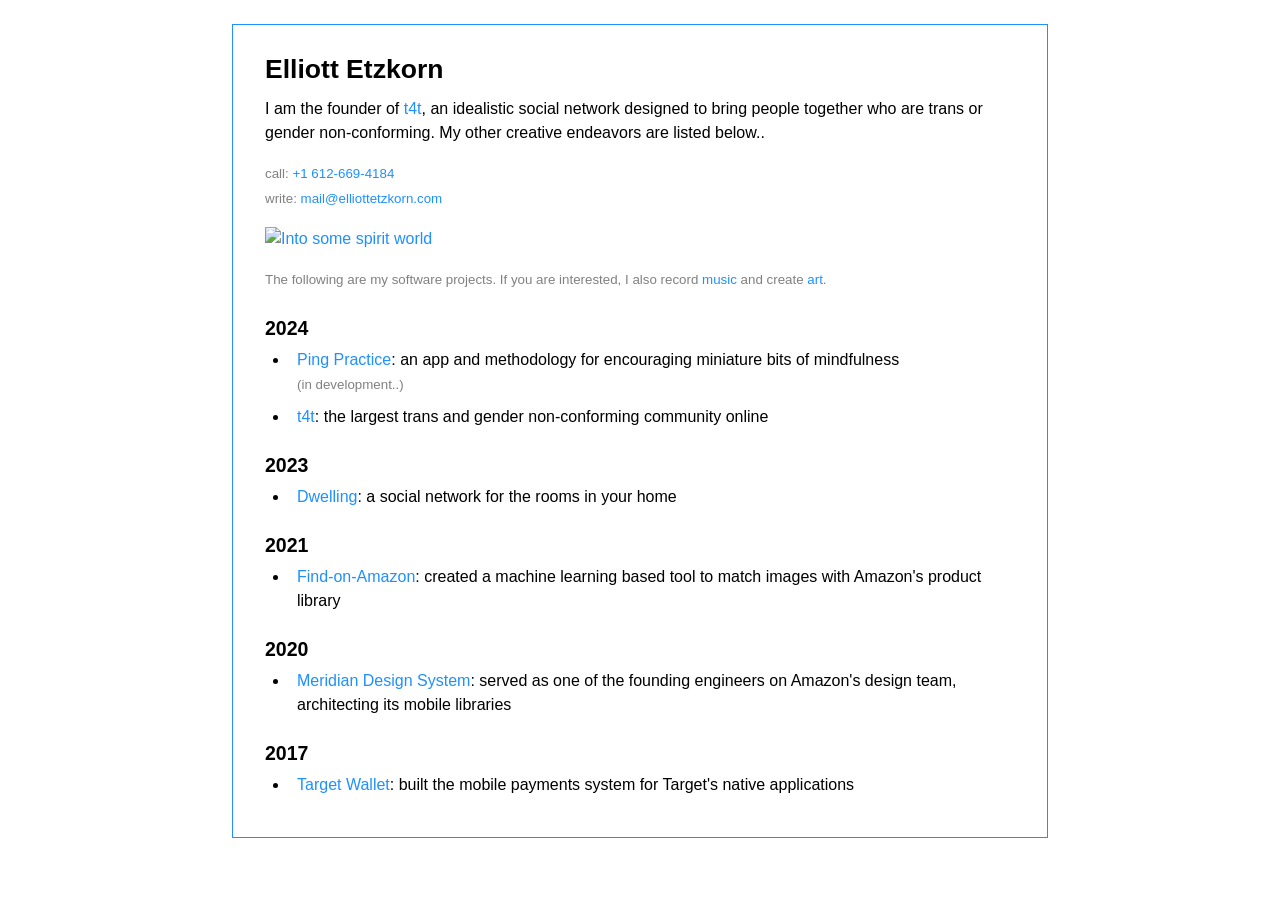
==== index.html @ 1b2c9f0e "Image hover effect" ====
<!DOCTYPE html>
<html lang="en">

<head>
    <title>Elliott Etzkorn</title>
    <meta name="description" content="Programmer, generally creative person, interested">
    <meta name='viewport' content='width=device-width'>
    <style>
        body {
            border: 1px solid dodgerblue
        }

        a,
        a:visited {
            color: dodgerblue
        }
    </style>
    <link rel='stylesheet' href='styles.css'>

</head>

<body>
    <h1 style="margin-top: 0;">Elliott Etzkorn</h1>
    <div class="spacer-md"></div>
    I am the founder of <a href='https://t4t.social'>t4t</a>, an idealistic social network designed to bring people
    together who are trans or gender non-conforming.
    My other creative endeavors are listed below..
    <div class="spacer-md"></div>
    <small>
        call: <a href='tel:+16126694184'>+1 612-669-4184</a>
        <br />
        write: <a href='mailto:mail@elliottetzkorn.com'>mail@elliottetzkorn.com</a>
    </small>
    <div class="spacer-md"></div>
    <div id="imageGrid">
        <a href="locket.html">
            <img class="clickable-image" src='lockets/25.webp' alt='Into some spirit world'>
        </a>
    </div>
    <div class="spacer-md"></div>
    <small>
        The following are my software projects. If you are interested, I also
        record <a href='music.html'>music</a> and
        create <a href='art.html'>art</a>.
    </small>

    <div class="spacer-md"></div>
    <div class="spacer-sm"></div>
    <h2>2024</h2>
    <div class="spacer-sm"></div>
    <ul>
        <li>
            <a href='https://pingpractice.org'>Ping Practice</a>: an app and methodology for encouraging
            miniature bits of mindfulness
            <br />
            <small>(in development..)</small>
        </li>
        <li>
            <a href='https://t4t.social'>t4t</a>: the largest trans and gender non-conforming community
            online
        </li>
    </ul>

    <div class="spacer-md"></div>
    <h2>2023</h2>
    <div class="spacer-sm"></div>
    <ul>
        <li>
            <a href="http://dwelling.love">Dwelling</a>: a social network for the rooms in your home
        </li>

    </ul>

    <div class="spacer-md"></div>
    <h2>2021</h2>
    <div class="spacer-sm"></div>
    <ul>
        <li>
            <a
                href="https://techcrunch.com/2023/09/14/amazon-updates-visual-search-ar-search-and-more-in-challenge-to-google/">Find-on-Amazon</a>:
            created a machine learning based tool to match
            images with Amazon's product library
        </li>
    </ul>

    <div class="spacer-md"></div>
    <h2>2020</h2>
    <div class="spacer-sm"></div>
    <ul>
        <li>
            <a href="https://amazon.design/">Meridian Design System</a>: served as one of the founding engineers on
            Amazon's design

            team, architecting its mobile libraries
        </li>
    </ul>

    <div class="spacer-md"></div>
    <h2>2017</h2>
    <div class="spacer-sm"></div>
    <ul>
        <li>
            <a
                href="https://techcrunch.com/2017/12/04/target-launches-its-own-mobile-payments-system-with-debut-of-wallet/">Target
                Wallet</a>: built the mobile payments system for Target's native applications
        </li>
    </ul>
</body>

</html>
---- styles.css ----
@font-face {
    font-family: Mono;
    src: url('mono.ttf') format('truetype');
    font-weight: normal;
}

@font-face {
    font-family: Mono;
    src: url('mono-bold.ttf') format('truetype');
    font-weight: bold;
}

@font-face {
    font-family: Mono;
    src: url('mono-light.ttf') format('truetype');
    font-weight: 300;
}

* {
    font-family: Mono, sans-serif;
    margin: 0
}

.spacer-sm {
    height: .5rem
}

.spacer-md {
    height: 1rem
}

body,
img {
    width: 100%
}

img {
    object-fit: cover;
    object-position: center;
}

body {
    background-color: white;
    max-width: 816px;
    margin: 1.5rem auto 5rem;
    box-sizing: border-box;
    padding: 2rem;
    line-height: 1.5rem;
}

small {
    color: gray;
}

a {
    text-decoration: none;
    font-weight: normal;
}

a:hover {
    text-decoration: underline
}

a:active {
    color: red
}

.clickable-image:hover {
    opacity: 0.88;
}

h1 {
    font-size: 1.66em
}

h2 {
    font-size: 1.22em
}

html {
    overflow-y: scroll
}

li {
    margin-bottom: .5rem;
    padding-left: .5rem
}

ul {
    padding-left: 1.5rem
}

.container {
    display: grid;
    grid-template-columns: 1fr 1fr;
    grid-gap: 2rem
}

#imageGrid {
    display: grid;
    grid-template-columns: repeat(3, 1fr);
    gap: 1px
}

@media (max-width:816px) {
    #imageGrid {
        grid-template-columns: repeat(2, 1fr)
    }

    body {
        padding: 1rem 1rem 2rem;
        margin: 0;
        min-height: 100vh;
        border: none
    }

    .container {
        grid-template-columns: 1fr
    }
}
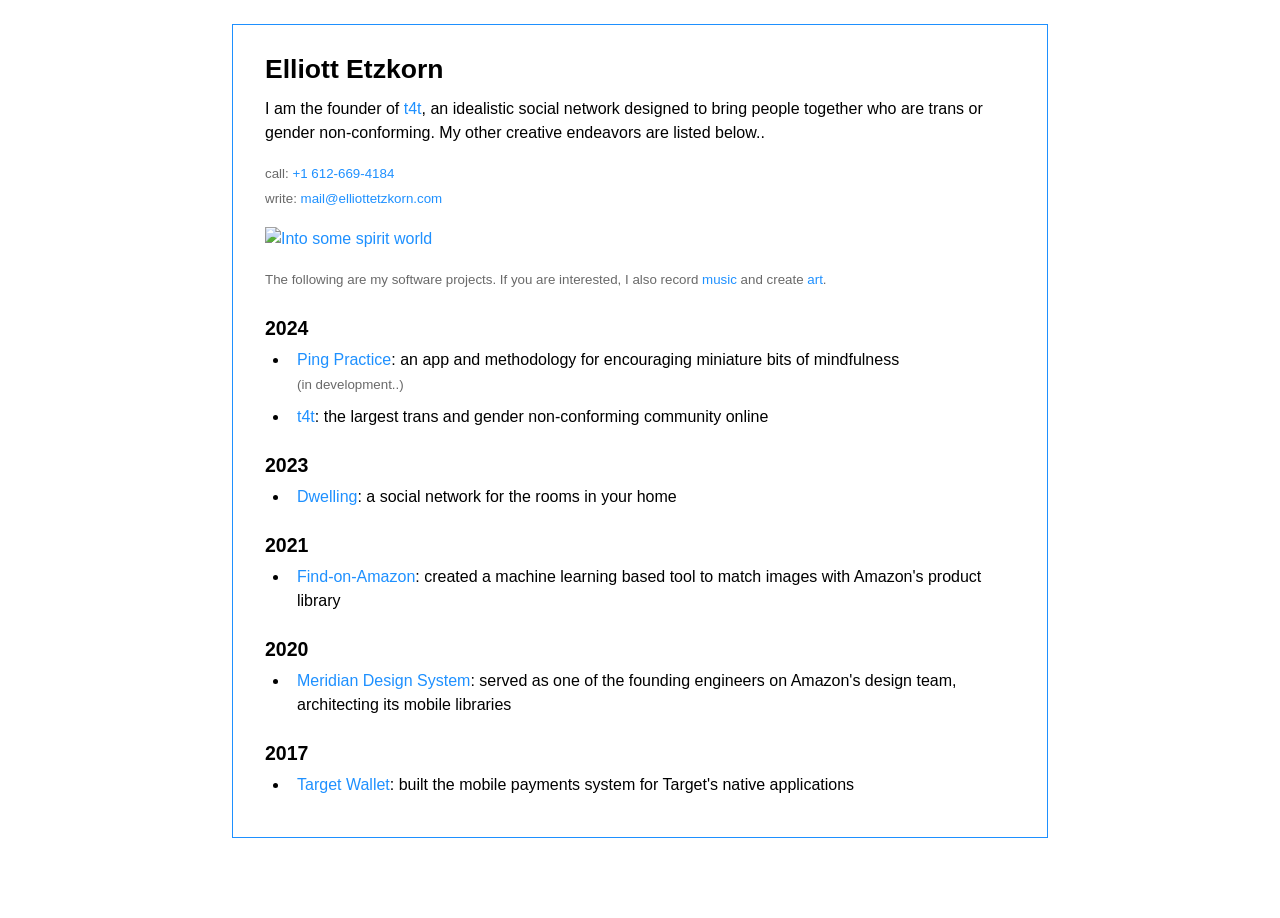
==== commit 9844608f: "Clean up" ====
--- a/index.html
+++ b/index.html
@@ -16,7 +16,6 @@
         }
     </style>
     <link rel='stylesheet' href='styles.css'>
-
 </head>
 
 <body>
--- a/styles.css
+++ b/styles.css
@@ -1,13 +1,13 @@
 @font-face {
     font-family: Mono;
     src: url('mono.ttf') format('truetype');
-    font-weight: normal;
+    font-weight: 400;
 }
 
 @font-face {
     font-family: Mono;
     src: url('mono-bold.ttf') format('truetype');
-    font-weight: bold;
+    font-weight: 700;
 }
 
 @font-face {
@@ -21,12 +21,17 @@
     margin: 0
 }
 
-.spacer-sm {
-    height: .5rem
+html {
+    overflow-y: scroll
 }
 
-.spacer-md {
-    height: 1rem
+body {
+    background-color: white;
+    max-width: 816px;
+    margin: 1.5rem auto 5rem;
+    box-sizing: border-box;
+    padding: 2rem;
+    line-height: 1.5rem;
 }
 
 body,
@@ -39,22 +44,14 @@
     object-position: center;
 }
 
-body {
-    background-color: white;
-    max-width: 816px;
-    margin: 1.5rem auto 5rem;
-    box-sizing: border-box;
-    padding: 2rem;
-    line-height: 1.5rem;
-}
-
 small {
-    color: gray;
+    color: dimgray;
+    font-weight: 300;
 }
 
 a {
     text-decoration: none;
-    font-weight: normal;
+    font-weight: 400;
 }
 
 a:hover {
@@ -65,20 +62,12 @@
     color: red
 }
 
-.clickable-image:hover {
-    opacity: 0.88;
-}
-
 h1 {
     font-size: 1.66em
 }
 
 h2 {
     font-size: 1.22em
-}
-
-html {
-    overflow-y: scroll
 }
 
 li {
@@ -88,6 +77,18 @@
 
 ul {
     padding-left: 1.5rem
+}
+
+.spacer-sm {
+    height: .5rem
+}
+
+.spacer-md {
+    height: 1rem
+}
+
+.clickable-image:hover {
+    opacity: 0.92;
 }
 
 .container {
@@ -103,10 +104,6 @@
 }
 
 @media (max-width:816px) {
-    #imageGrid {
-        grid-template-columns: repeat(2, 1fr)
-    }
-
     body {
         padding: 1rem 1rem 2rem;
         margin: 0;
@@ -117,4 +114,8 @@
     .container {
         grid-template-columns: 1fr
     }
+
+    #imageGrid {
+        grid-template-columns: repeat(2, 1fr)
+    }
 }
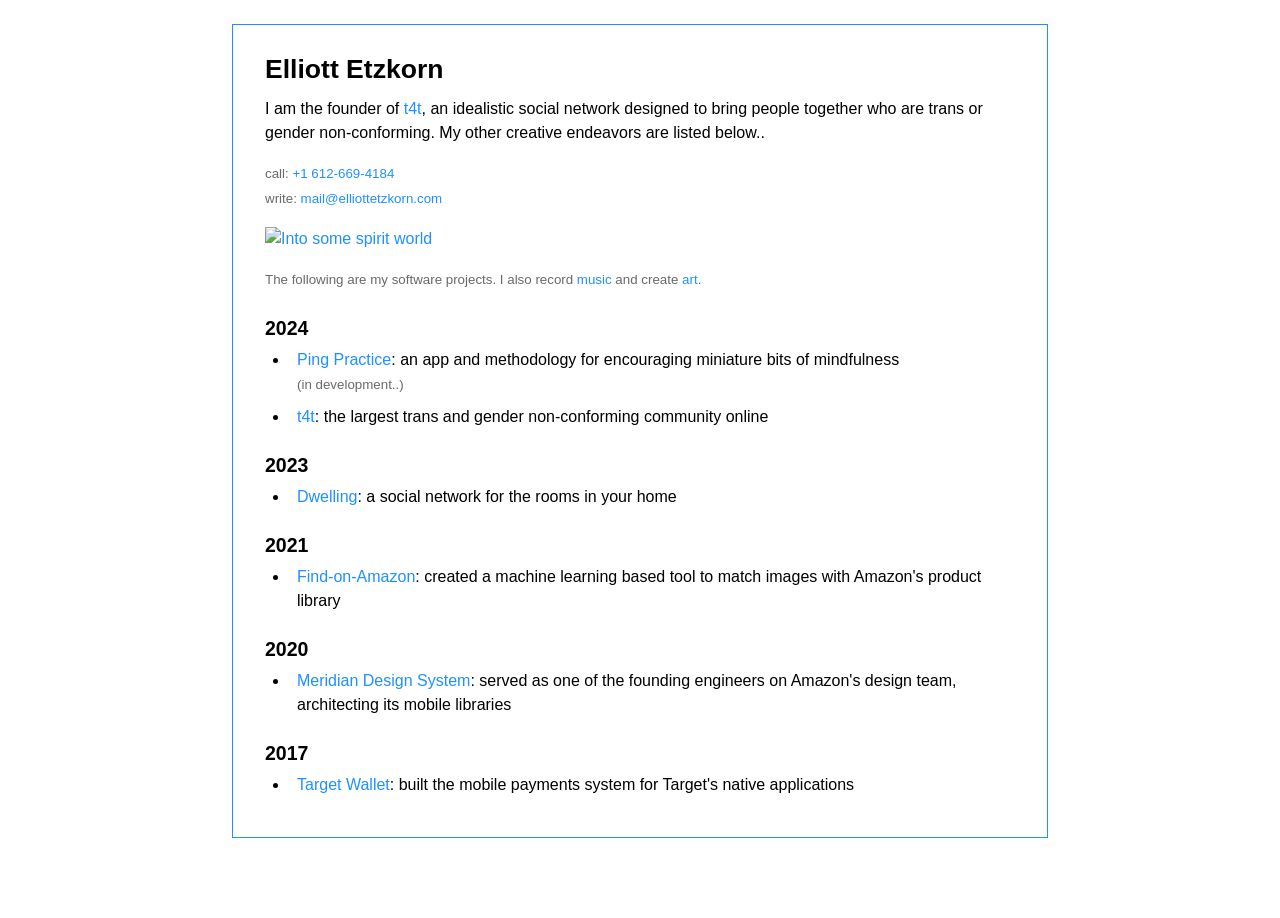
==== commit ba5032c4: "Less texty" ====
--- a/index.html
+++ b/index.html
@@ -16,6 +16,7 @@
         }
     </style>
     <link rel='stylesheet' href='styles.css'>
+
 </head>
 
 <body>
@@ -38,7 +39,7 @@
     </div>
     <div class="spacer-md"></div>
     <small>
-        The following are my software projects. If you are interested, I also
+        The following are my software projects. I also
         record <a href='music.html'>music</a> and
         create <a href='art.html'>art</a>.
     </small>
--- a/styles.css
+++ b/styles.css
@@ -21,8 +21,17 @@
     margin: 0
 }
 
-html {
-    overflow-y: scroll
+.spacer-sm {
+    height: .5rem
+}
+
+.spacer-md {
+    height: 1rem
+}
+
+body,
+img {
+    width: 100%
 }
 
 body {
@@ -32,16 +41,6 @@
     box-sizing: border-box;
     padding: 2rem;
     line-height: 1.5rem;
-}
-
-body,
-img {
-    width: 100%
-}
-
-img {
-    object-fit: cover;
-    object-position: center;
 }
 
 small {
@@ -62,12 +61,20 @@
     color: red
 }
 
+.clickable-image:hover {
+    opacity: 0.88;
+}
+
 h1 {
     font-size: 1.66em
 }
 
 h2 {
     font-size: 1.22em
+}
+
+html {
+    overflow-y: scroll
 }
 
 li {
@@ -77,18 +84,6 @@
 
 ul {
     padding-left: 1.5rem
-}
-
-.spacer-sm {
-    height: .5rem
-}
-
-.spacer-md {
-    height: 1rem
-}
-
-.clickable-image:hover {
-    opacity: 0.92;
 }
 
 .container {
@@ -103,7 +98,26 @@
     gap: 1px
 }
 
+#imageGrid a {
+    display: block;
+    padding: 0;
+    margin: 0;
+    width: 100%;
+    height: 100%;
+}
+
+#imageGrid img {
+    display: block;
+    width: 100%;
+    height: auto;
+    object-fit: cover;
+}
+
 @media (max-width:816px) {
+    #imageGrid {
+        grid-template-columns: repeat(2, 1fr)
+    }
+
     body {
         padding: 1rem 1rem 2rem;
         margin: 0;
@@ -114,8 +128,4 @@
     .container {
         grid-template-columns: 1fr
     }
-
-    #imageGrid {
-        grid-template-columns: repeat(2, 1fr)
-    }
 }
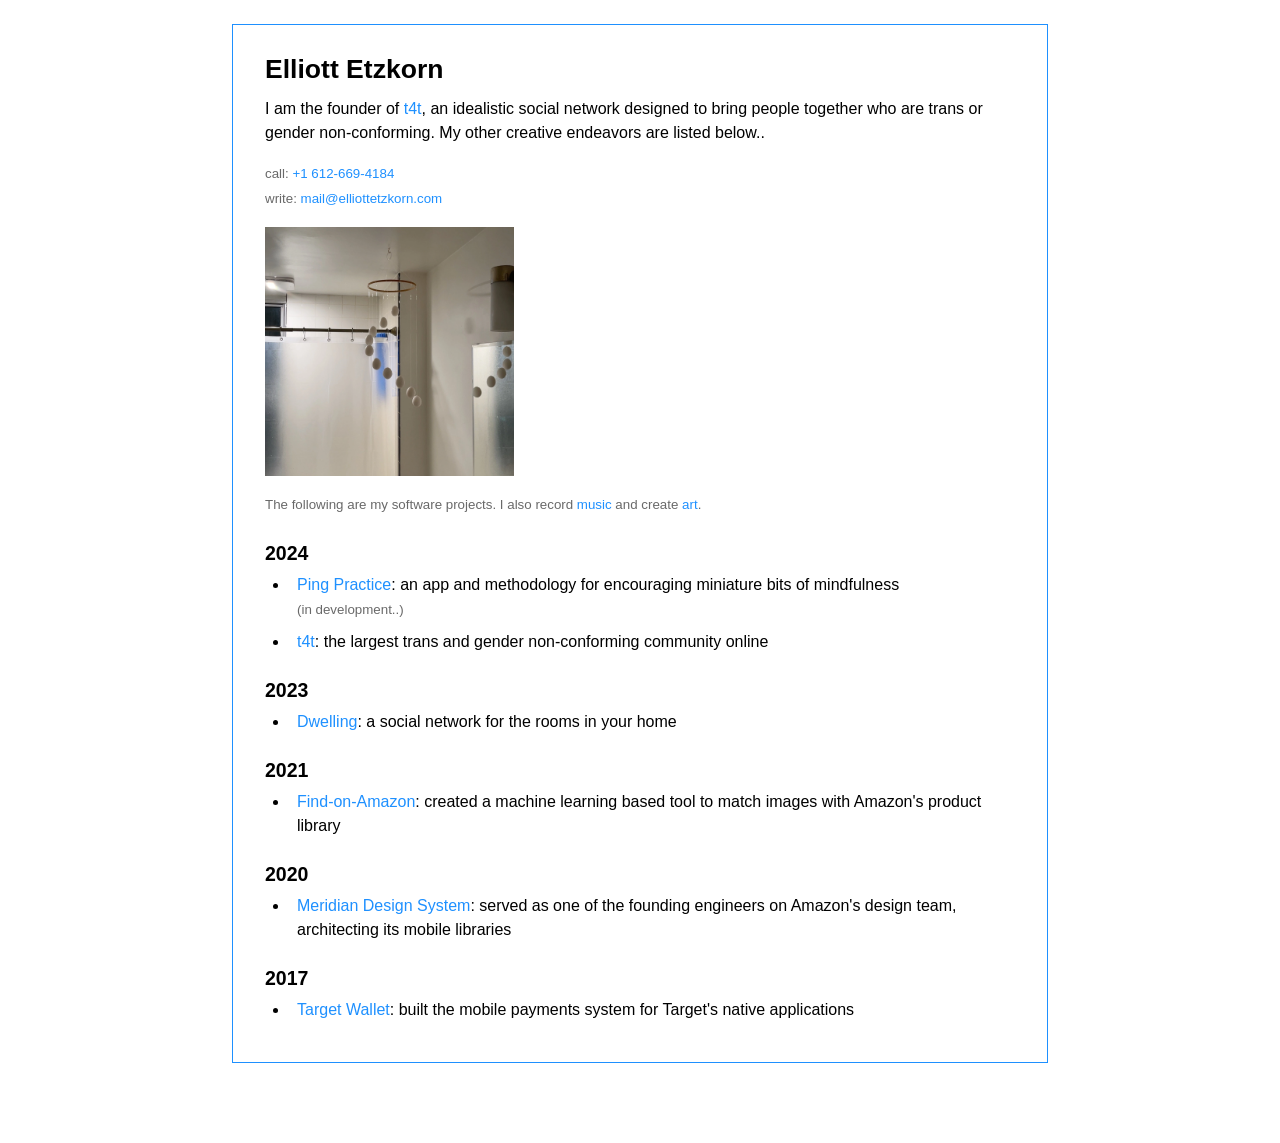
==== commit b87ce0de: "Photo update" ====
--- a/index.html
+++ b/index.html
@@ -34,7 +34,7 @@
     <div class="spacer-md"></div>
     <div id="imageGrid">
         <a href="locket.html">
-            <img class="clickable-image" src='lockets/25.webp' alt='Into some spirit world'>
+            <img class="clickable-image" src='lockets/26.webp' alt='Into some spirit world'>
         </a>
     </div>
     <div class="spacer-md"></div>
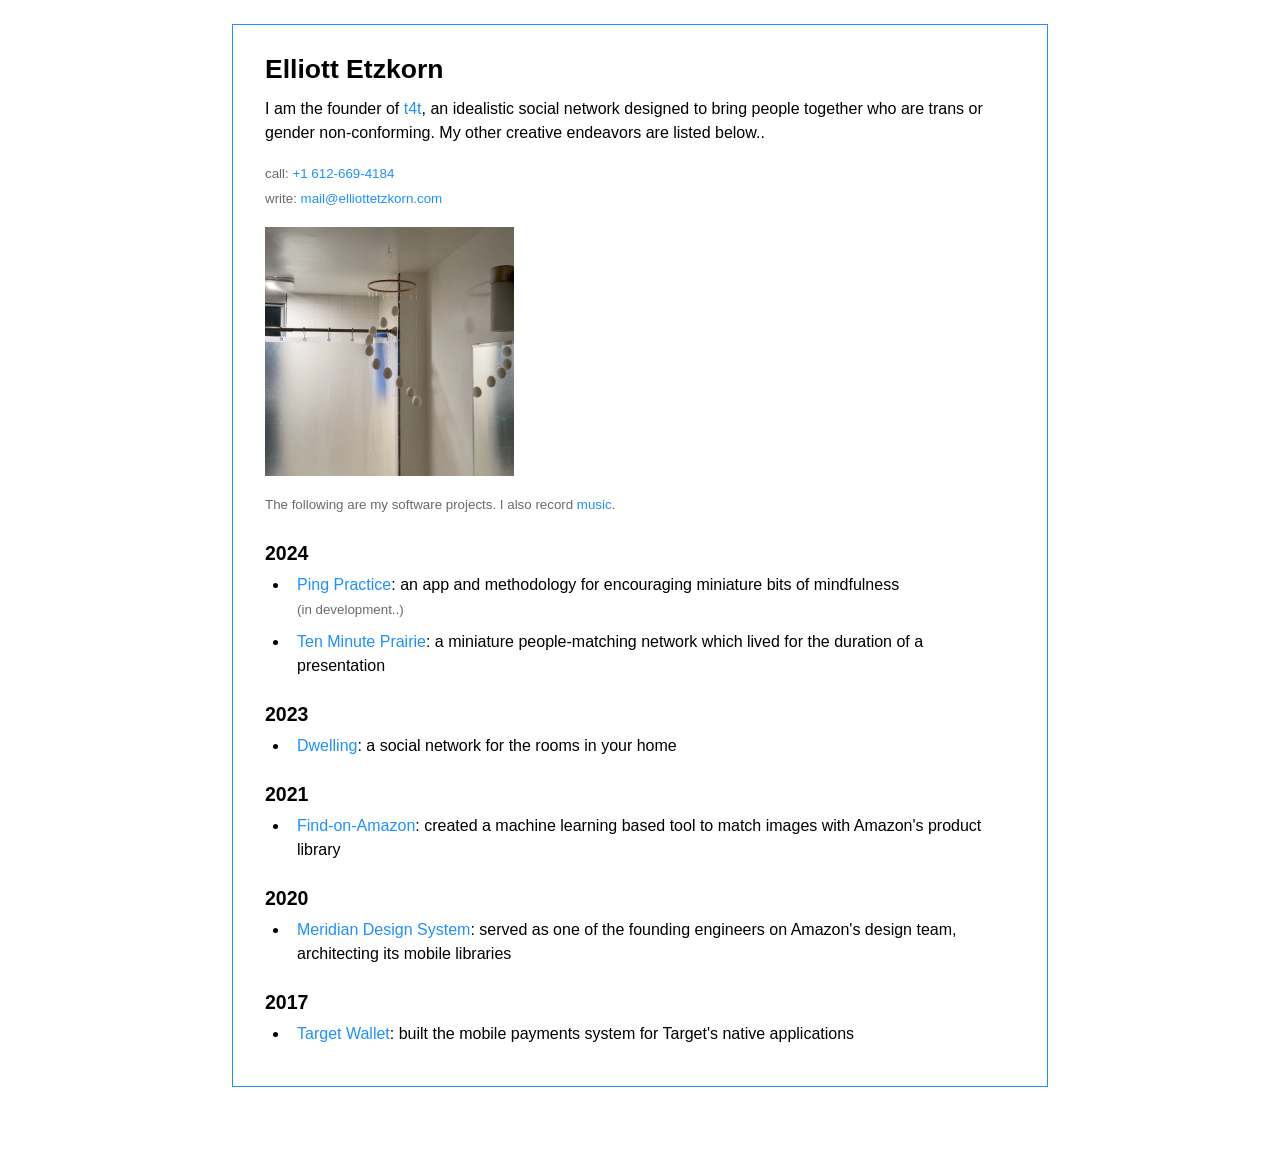
==== commit fd6934b0: "Brevity" ====
--- a/index.html
+++ b/index.html
@@ -40,8 +40,7 @@
     <div class="spacer-md"></div>
     <small>
         The following are my software projects. I also
-        record <a href='music.html'>music</a> and
-        create <a href='art.html'>art</a>.
+        record <a href='music.html'>music</a>.
     </small>
 
     <div class="spacer-md"></div>
@@ -56,9 +55,11 @@
             <small>(in development..)</small>
         </li>
         <li>
-            <a href='https://t4t.social'>t4t</a>: the largest trans and gender non-conforming community
-            online
+            <a href='tenminuteprairie'>Ten Minute Prairie</a>: a miniature people-matching network which lived for the
+            duration
+            of a presentation
         </li>
+
     </ul>
 
     <div class="spacer-md"></div>
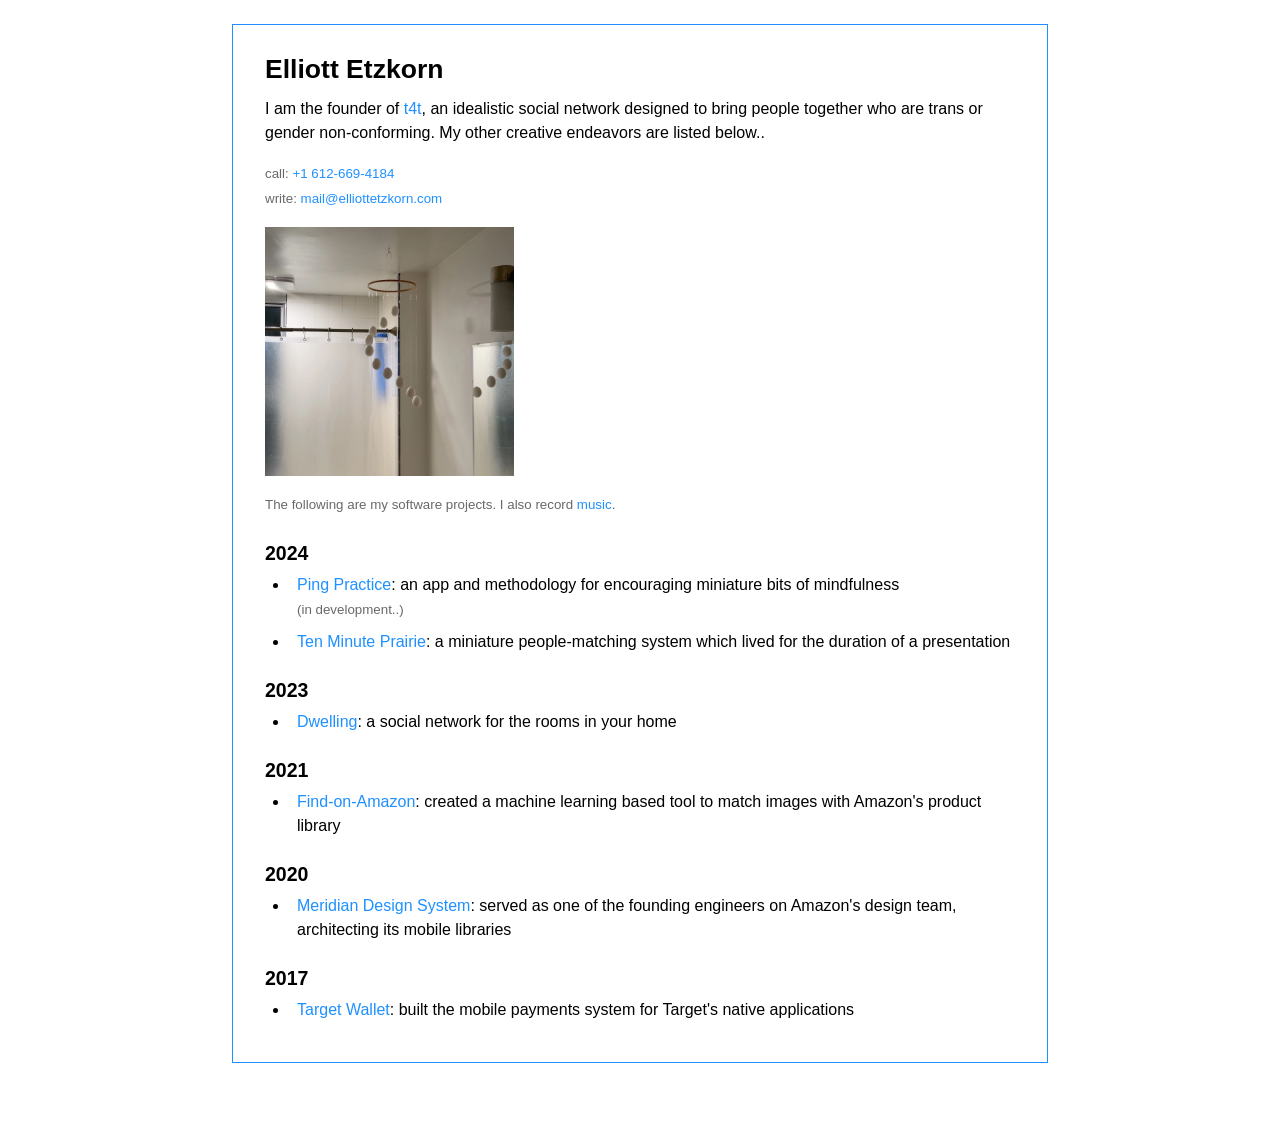
==== commit 3bc5ffcd: "Text update" ====
--- a/index.html
+++ b/index.html
@@ -55,7 +55,7 @@
             <small>(in development..)</small>
         </li>
         <li>
-            <a href='tenminuteprairie'>Ten Minute Prairie</a>: a miniature people-matching network which lived for the
+            <a href='tenminuteprairie'>Ten Minute Prairie</a>: a miniature people-matching system which lived for the
             duration
             of a presentation
         </li>
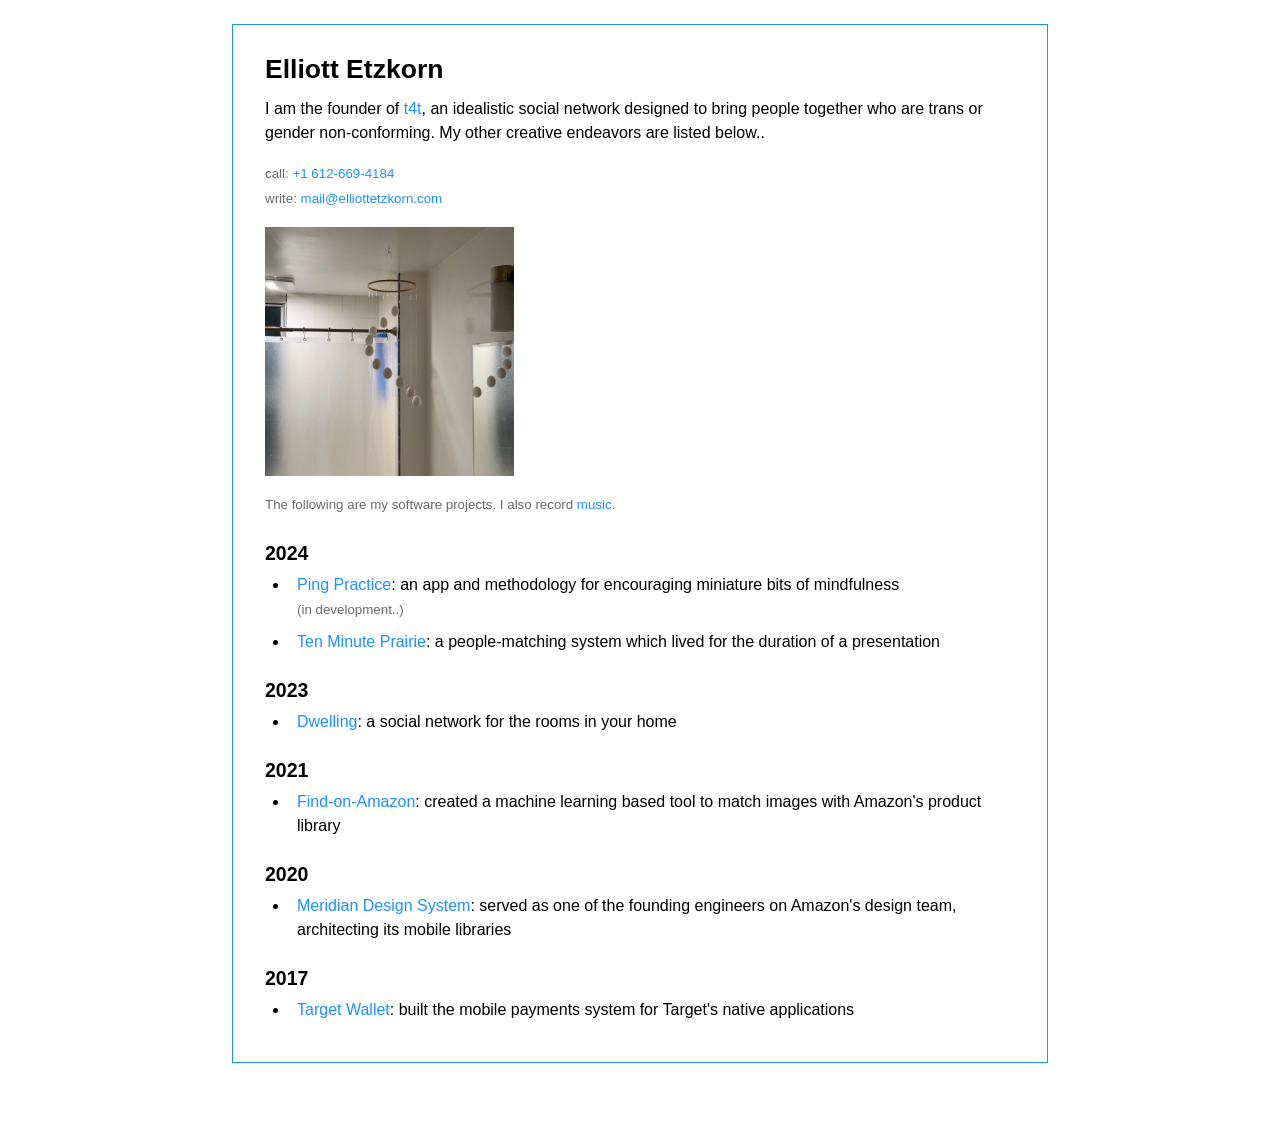
==== commit f21cf4e8: "Brevity" ====
--- a/index.html
+++ b/index.html
@@ -55,9 +55,8 @@
             <small>(in development..)</small>
         </li>
         <li>
-            <a href='tenminuteprairie'>Ten Minute Prairie</a>: a miniature people-matching system which lived for the
-            duration
-            of a presentation
+            <a href='tenminuteprairie'>Ten Minute Prairie</a>: a people-matching system which lived for the duration of
+            a presentation
         </li>
 
     </ul>
